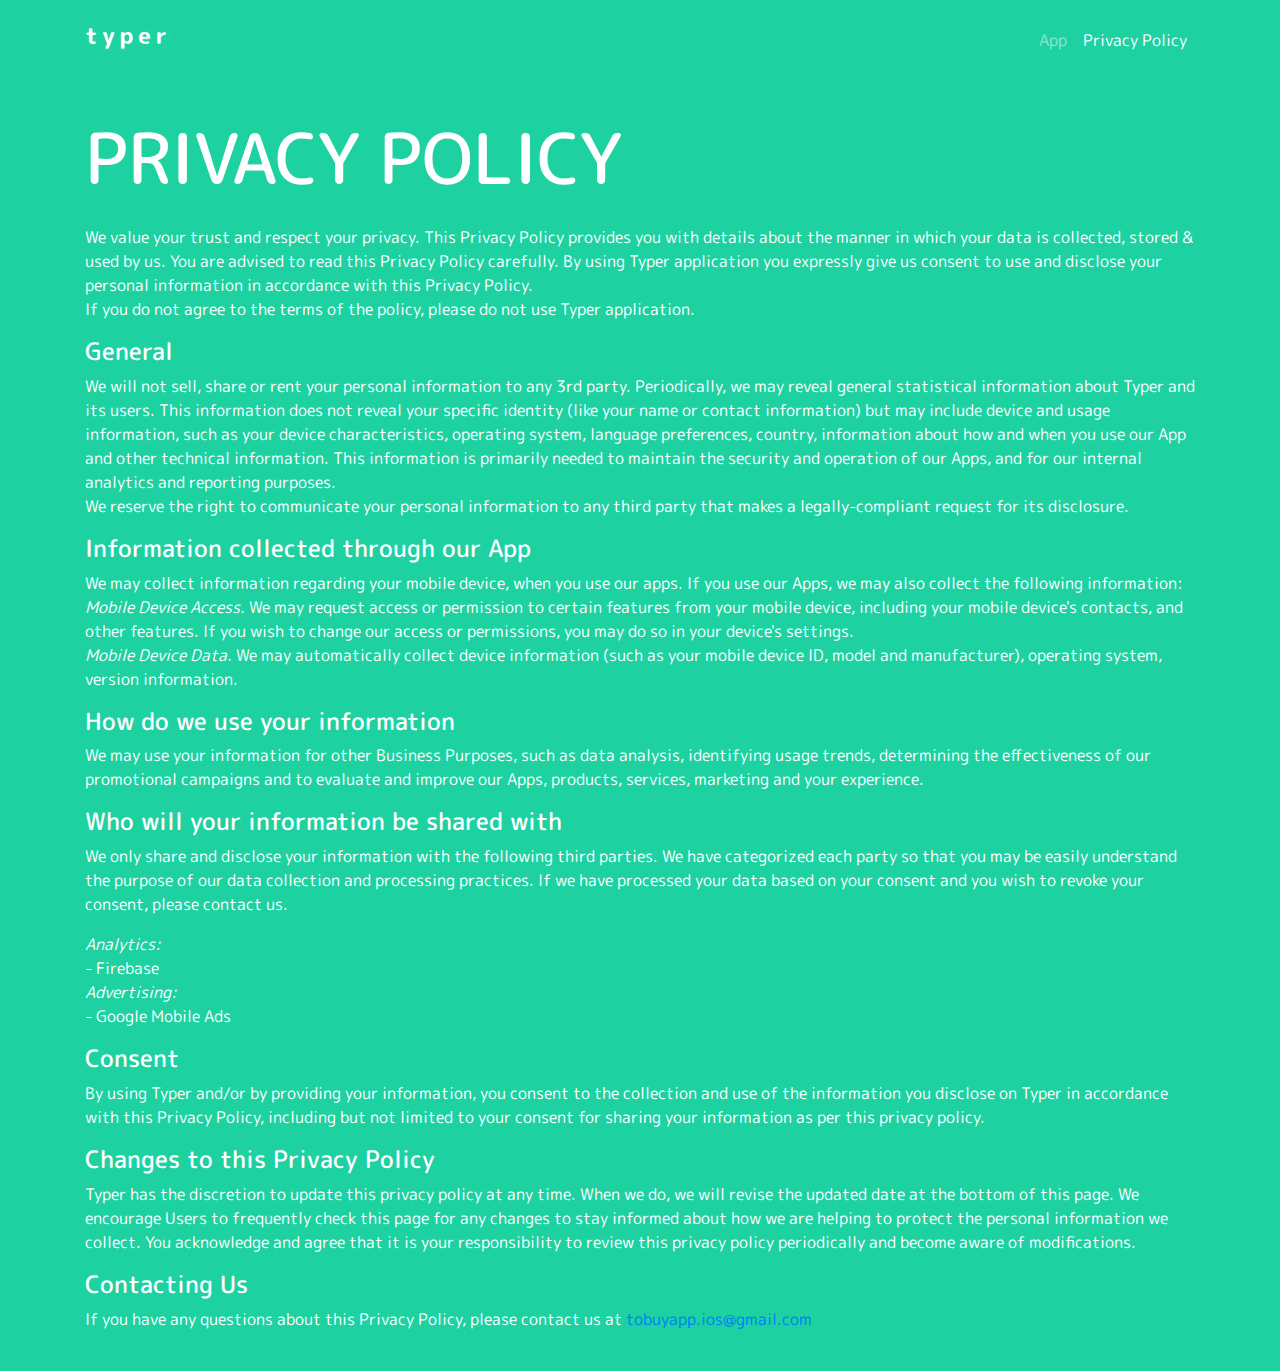
==== privacy-policy.html @ d0af1f6a "Typer website" ====
<!DOCTYPE html>
<html lang="en">

<head>

  <meta charset="utf-8">
  <meta name="viewport" content="width=device-width, initial-scale=1, shrink-to-fit=no">
  <meta name="description" content="">
  <meta name="author" content="">

  <title>Typer — Find Words in Word</title>

  <!-- Bootstrap core CSS -->
  <link href="vendor/bootstrap/css/bootstrap.min.css" rel="stylesheet">
  <link href="css/styles.css" rel="stylesheet">

</head>

<body>

	  <!-- Navigation -->
	  <nav class="navbar navbar-expand-lg navbar-dark static-top">
		<div class="container">
		  <a class="navbar-brand" href="#"><div class="typer-logo"></div></a>
		  <button class="navbar-toggler" type="button" data-toggle="collapse" data-target="#navbarResponsive" aria-controls="navbarResponsive" aria-expanded="false" aria-label="Toggle navigation">
			<span class="navbar-toggler-icon"></span>
		  </button>
		  <div class="collapse navbar-collapse" id="navbarResponsive">
			<ul class="navbar-nav ml-auto">
			  <li class="nav-item">
				<a class="nav-link" href="index.html">App
				  <span class="sr-only">(current)</span>
				</a>
			  </li>
			  <li class="nav-item active">
				<a class="nav-link" href="privacy-policy.html">Privacy Policy</a>
			  </li>
			</ul>
		  </div>
		</div>
	  </nav>


  <!-- Page Content -->
  <div class="container" style="margin:40px auto;">
	  <div>
		<h1 class="text-left" style="margin-bottom: 30px;">PRIVACY POLICY</h1>
			<p>We value your trust and respect your privacy.  
				This Privacy Policy provides you with details about the manner in which your data is collected, stored & used by us.  
				You are advised to read this Privacy Policy carefully. By using Typer application you expressly give us consent to use and disclose your personal information in accordance with this Privacy Policy. <br> 
				If you do not agree to the terms of the policy, please do not use Typer application.
			</p>
	</div>
<div>
<h4>General</h4>
<p>
	We will not sell, share or rent your personal information to any 3rd party.  Periodically, we may reveal general statistical information about Typer and its users. This information does not reveal your specific identity (like your name or contact information) but may include device and usage information, such as your device characteristics, operating system, language preferences, country, information about how and when you use our App and other technical information. This information is primarily needed to maintain the security and operation of our Apps, and for our internal analytics and reporting purposes.  <br>
	We reserve the right to communicate your personal information to any third party that makes a legally-compliant request for its disclosure.
	</p>
</div>
<div>
	<h4>Information collected through our App</h4>
	<p>
	We may collect information regarding your mobile device, when you use our apps. If you use our Apps, we may also collect the following information:<br>
	<i>Mobile Device Access.</i> We may request access or permission to certain features from your mobile device, including your mobile device's contacts, and other features. If you wish to change our access or permissions, you may do so in your device's settings.<br>
	<i>Mobile Device Data.</i> We may automatically collect device information (such as your mobile device ID, model and manufacturer), operating system, version information.
	</p>
</div>
<div>
	<h4>How do we use your information</h4>
	<p>
	We may use your information for other Business Purposes, such as data analysis, identifying usage trends, determining the effectiveness of our promotional campaigns and to evaluate and improve our Apps, products, services, marketing and your experience.
	</p>
</div>
<div>
	<h4>Who will your information be shared with</h4>
	<p>
	We only share and disclose your information with the following third parties. We have categorized each party so that you may be easily understand the purpose of our data collection and processing practices. If we have processed your data based on your consent and you wish to revoke your consent, please contact us.
	</p>
	<p>
	<i>Analytics:</i><br>
	- Firebase<br>
	<i>Advertising:</i><br>
	- Google Mobile Ads<br>
	</p>
</div>
<div>
	<h4>Consent</h4>
	<p>
	By using Typer and/or by providing your information, you consent to the collection and use of the information you disclose on Typer in accordance with this Privacy Policy, including but not limited to your consent for sharing your information as per this privacy policy.
	</p>
</div>
<div>
	<h4>Changes to this Privacy Policy</h4>
	<p>
	Typer has the discretion to update this privacy policy at any time. When we do, we will revise the updated date at the bottom of this page. We encourage Users to frequently check this page for any changes to stay informed about how we are helping to protect the personal information we collect. You acknowledge and agree that it is your responsibility to review this privacy policy periodically and become aware of modifications.
	</p>
</div>
<div>
<h4>Contacting Us</h4>
If you have any questions about this Privacy Policy, please contact us at <a href="mailto:tobuyapp.ios@gmail.com">tobuyapp.ios@gmail.com</a>
 </div>


</body>
</html>
---- css/styles.css ----
@import url("https://fonts.googleapis.com/css2?family=M+PLUS+Rounded+1c:wght@700&display=swap");
body {
  background: #1DD1A1;
  color: white;
  font-family: 'M PLUS Rounded 1c', sans-serif; }

.typer-logo {
  width: 90px;
  height: 30px;
  background-image: url("../images/typer-logo_1.gif");
  background-size: 100%;
  background-repeat: no-repeat; }

h1 {
  font-size: 70px;
  line-height: 75px; }

.appstore-button {
  display: block;
  width: 200px;
  margin-top: 50px; }
  .appstore-button img {
    width: 100%;
    height: auto; }

.screens {
  width: 650px;
  height: auto; }

.content {
  display: flex;
  align-items: center; }

.navbar {
  padding: 20px; }

.app-icon {
  display: none; }
  .app-icon img {
    width: 100px;
    height: 100px;
    border-radius: 15px; }

@media (max-width: 1024px) {
  body {
    text-align: center; }
  h1 {
    font-size: 50px;
    line-height: 55px; }
  .screens {
    display: none; }
  .app-icon {
    display: block;
    margin-top: 50px; }
  .appstore-button {
    margin: 50px auto; } }
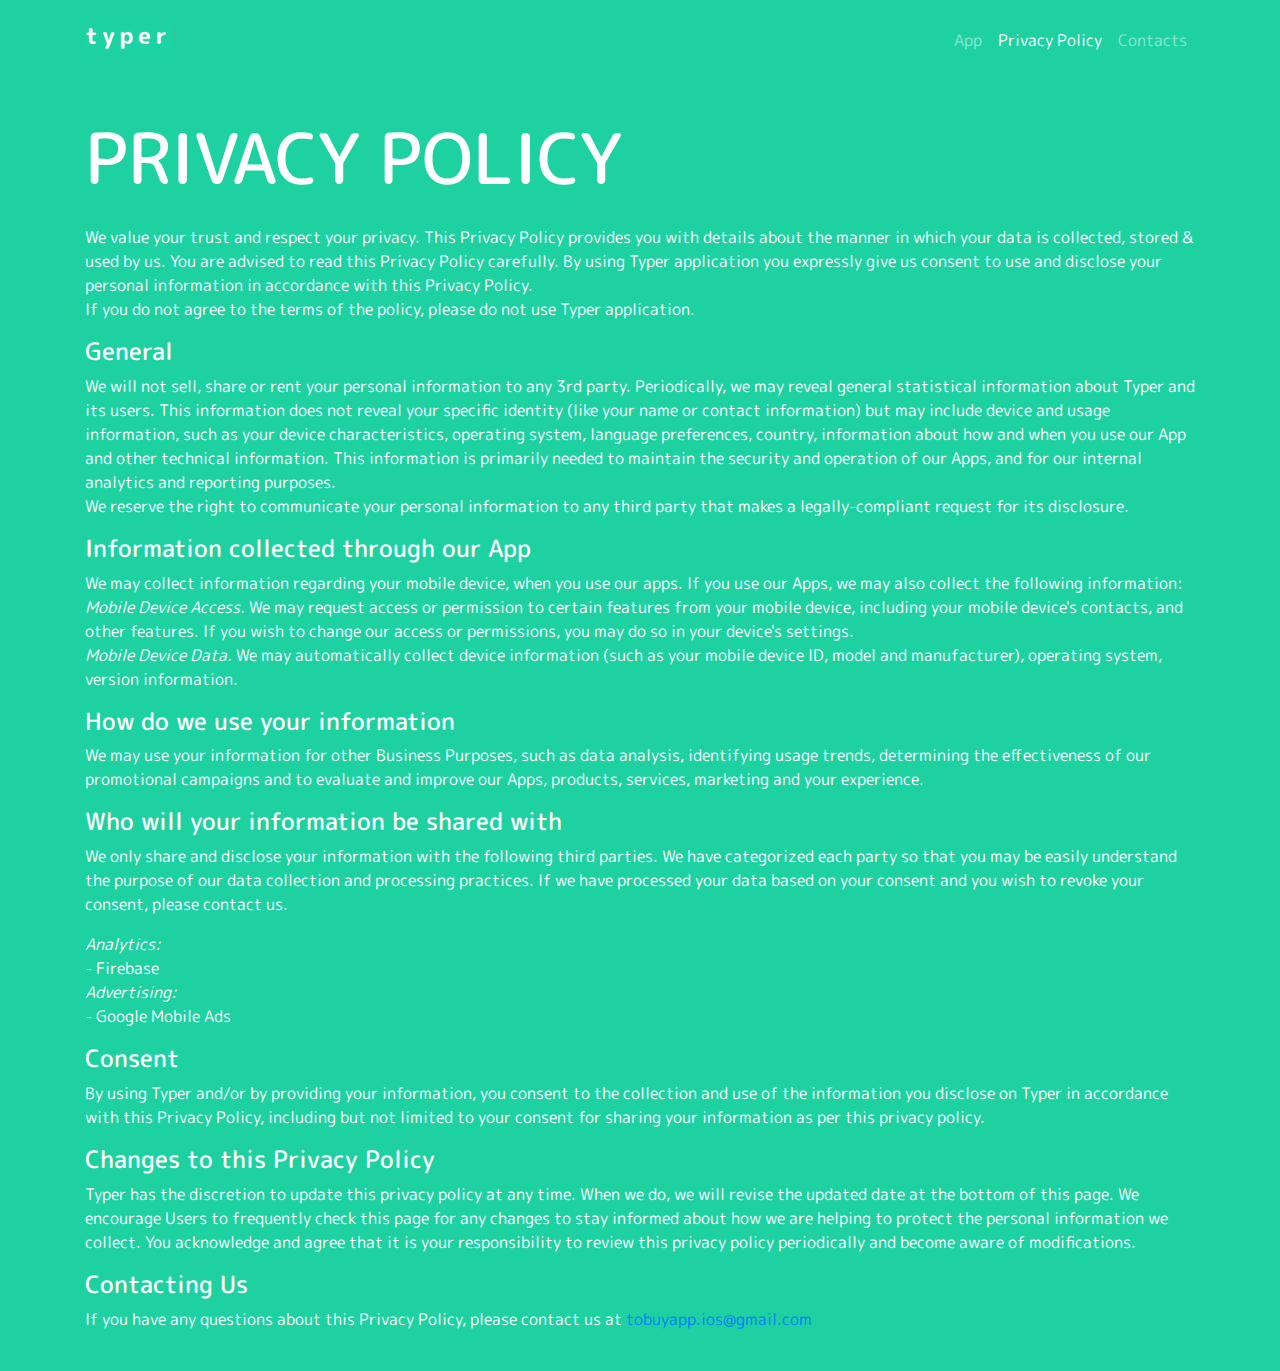
==== commit 65aa2a17: "Add contacts" ====
--- a/privacy-policy.html
+++ b/privacy-policy.html
@@ -34,6 +34,9 @@
 			  </li>
 			  <li class="nav-item active">
 				<a class="nav-link" href="privacy-policy.html">Privacy Policy</a>
+			  </li>
+			  <li class="nav-item">
+				<a class="nav-link" href="mailto:tobuyapp@gmail.com">Contacts</a>
 			  </li>
 			</ul>
 		  </div>
